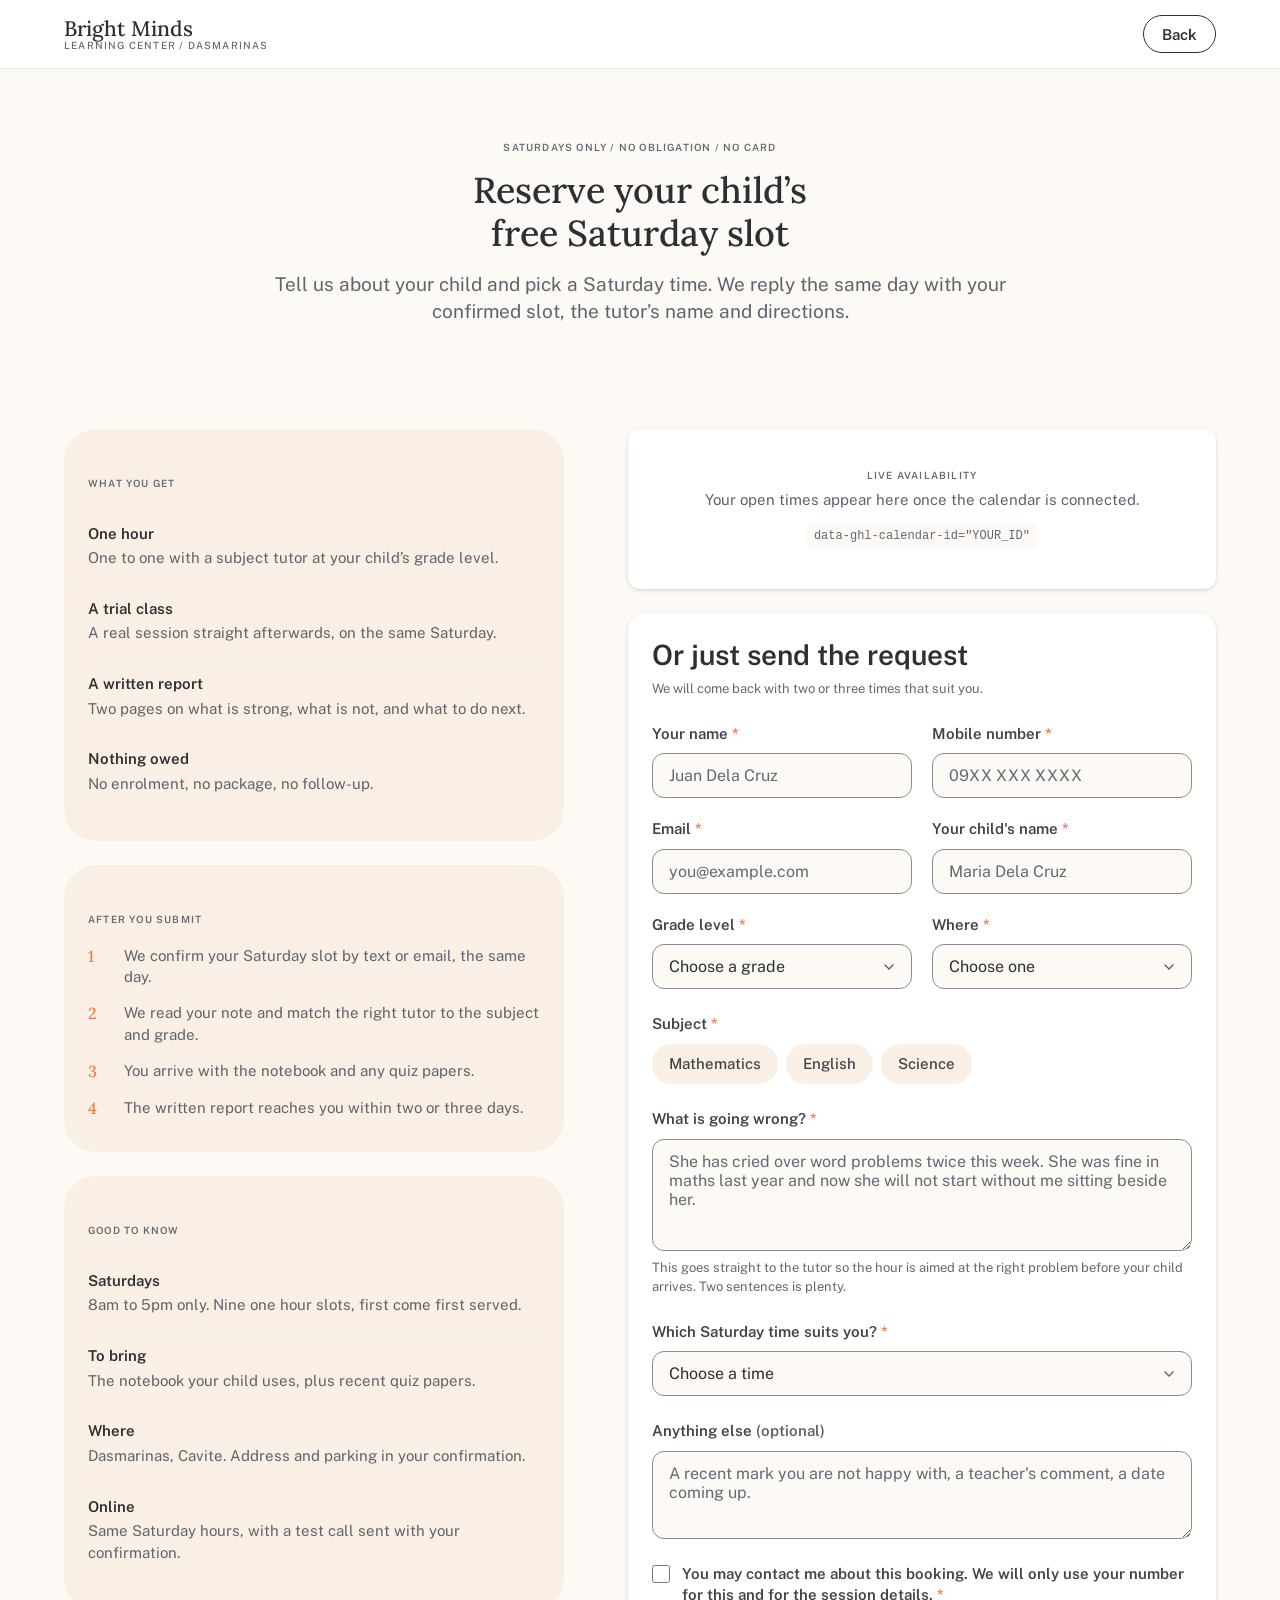
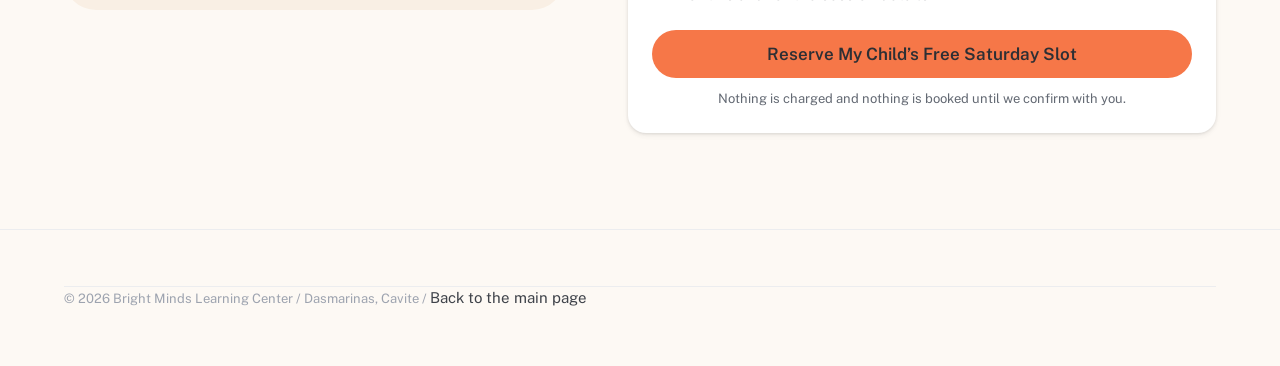
==== book.html @ c33dc564 "Add Bright Minds tutoring funnel Three-page funnel for Bright Minds Learning Center, Dasmarinas, Cav" ====
<!DOCTYPE html>
<html lang="en">
<head>
<meta charset="UTF-8">
<meta name="viewport" content="width=device-width, initial-scale=1.0">
<title>Reserve a Free Saturday Slot | Bright Minds Learning Center</title>
<meta name="description" content="Reserve your child's free one hour tutoring diagnostic and trial class at Bright Minds Learning Center, Dasmarinas, Cavite. Saturdays 8am to 5pm, Grades 1 to 8.">
<meta name="robots" content="noindex">
<link rel="preconnect" href="https://fonts.googleapis.com">
<link rel="preconnect" href="https://fonts.gstatic.com" crossorigin>
<link href="https://fonts.googleapis.com/css2?family=Lora:ital,wght@0,400..700;1,400..600&family=Public+Sans:wght@300;400;500;600;700&display=swap" rel="stylesheet">
<link rel="stylesheet" href="styles.css">
</head>
<body>

<a class="skip-link" href="#main">Skip to content</a>

<header class="nav">
  <div class="wrap nav-in">
    <a class="wordmark" href="index.html">
      Bright Minds
      <span class="wordmark-sub">Learning Center / Dasmarinas</span>
    </a>
    <div class="nav-right">
      <a class="btn btn-outline btn-sm" href="index.html">Back</a>
    </div>
  </div>
</header>

<main id="main">

<section class="page-head">
  <div class="wrap centre stack">
    <p class="label">Saturdays only / no obligation / no card</p>
    <h1 class="h-lg" style="max-width: 18ch; margin-inline: auto;">Reserve your child’s free Saturday slot</h1>
    <p class="body-lg dim measure" style="margin-inline: auto;">
      Tell us about your child and pick a Saturday time. We reply the same day with your confirmed
      slot, the tutor’s name and directions.
    </p>
  </div>
</section>

<section class="band-tight" style="padding-bottom: 96px;">
  <div class="wrap split">

    <!-- ============ ASIDE ============ -->
    <div class="split-aside stack-lg">

      <div class="feature-card">
        <p class="label" style="margin-bottom: 20px;">What you get</p>
        <div class="step-row">
          <span class="step-key">One hour</span>
          <span class="step-val">One to one with a subject tutor at your child’s grade level.</span>
        </div>
        <div class="step-row">
          <span class="step-key">A trial class</span>
          <span class="step-val">A real session straight afterwards, on the same Saturday.</span>
        </div>
        <div class="step-row">
          <span class="step-key">A written report</span>
          <span class="step-val">Two pages on what is strong, what is not, and what to do next.</span>
        </div>
        <div class="step-row">
          <span class="step-key">Nothing owed</span>
          <span class="step-val">No enrolment, no package, no follow-up.</span>
        </div>
      </div>

      <div class="feature-card">
        <p class="label" style="margin-bottom: 20px;">After you submit</p>
        <ol class="steps">
          <li><span>We confirm your Saturday slot by text or email, the same day.</span></li>
          <li><span>We read your note and match the right tutor to the subject and grade.</span></li>
          <li><span>You arrive with the notebook and any quiz papers.</span></li>
          <li><span>The written report reaches you within two or three days.</span></li>
        </ol>
      </div>

      <div class="feature-card">
        <p class="label" style="margin-bottom: 20px;">Good to know</p>
        <div class="step-row">
          <span class="step-key">Saturdays</span>
          <span class="step-val">8am to 5pm only. Nine one hour slots, first come first served.</span>
        </div>
        <div class="step-row">
          <span class="step-key">To bring</span>
          <span class="step-val">The notebook your child uses, plus recent quiz papers.</span>
        </div>
        <div class="step-row">
          <span class="step-key">Where</span>
          <span class="step-val">Dasmarinas, Cavite. Address and parking in your confirmation.</span>
        </div>
        <div class="step-row">
          <span class="step-key">Online</span>
          <span class="step-val">Same Saturday hours, with a test call sent with your confirmation.</span>
        </div>
      </div>

    </div>

    <!-- ============ FORM ============ -->
    <div class="stack-lg">

      <!--
        ==============================================================
        GHL CALENDAR EMBED SLOT

        Paste your GoHighLevel embedded calendar here. It renders the
        parent's real available times.

          <script src="https://widgets.gohighlevel.com/embed/calendarwidget.js"></script>
          <div class="ghl-calendar" data-ghl-calendar-id="YOUR_ID"></div>

        Keep the form below it either way. The form carries the grade
        level and the struggle note, which the calendar cannot, and
        the tutor needs both before the session.
        ==============================================================
      -->
      <div class="small-card centre" style="padding: 40px 24px;">
        <p class="label" style="margin-bottom: 8px;">Live availability</p>
        <p class="body-sm dim">Your open times appear here once the calendar is connected.</p>
        <code style="display:inline-block; margin-top:12px; padding:4px 8px; background: var(--canvas); border-radius:8px; font-size:12px; color: var(--dusk);">
          data-ghl-calendar-id="YOUR_ID"
        </code>
      </div>

      <div class="product-card product-card-pad stack-lg">
        <div>
          <h2 class="h" style="margin-bottom: 8px;">Or just send the request</h2>
          <p class="hint">We will come back with two or three times that suit you.</p>
        </div>

        <form id="booking-form" novalidate class="stack-lg">

          <div class="grid-2" style="gap: 20px;">
            <div class="field">
              <label for="parent-name">Your name <span class="req">*</span></label>
              <input class="input" type="text" id="parent-name" name="parent_name"
                     placeholder="Juan Dela Cruz" autocomplete="name" required>
              <span class="err">We need a name to put the booking under.</span>
            </div>

            <div class="field">
              <label for="contact">Mobile number <span class="req">*</span></label>
              <input class="input" type="tel" id="contact" name="contact"
                     placeholder="09XX XXX XXXX" autocomplete="tel" required>
              <span class="err">Use a mobile number we can text, like 09XX XXX XXXX.</span>
            </div>

            <div class="field">
              <label for="email">Email <span class="req">*</span></label>
              <input class="input" type="email" id="email" name="email"
                     placeholder="you@example.com" autocomplete="email" required>
              <span class="err">That email address does not look right.</span>
            </div>

            <div class="field">
              <label for="child-name">Your child's name <span class="req">*</span></label>
              <input class="input" type="text" id="child-name" name="child_name"
                     placeholder="Maria Dela Cruz" required>
              <span class="err">We need your child's name to match them to a tutor.</span>
            </div>

            <div class="field">
              <label for="grade">Grade level <span class="req">*</span></label>
              <select class="input" id="grade" name="grade" required>
                <option value="">Choose a grade</option>
                <option>Grade 1</option>
                <option>Grade 2</option>
                <option>Grade 3</option>
                <option>Grade 4</option>
                <option>Grade 5</option>
                <option>Grade 6</option>
                <option>Grade 7</option>
                <option>Grade 8</option>
              </select>
              <span class="err">We cover Grades 1 to 8. Pick the grade they are in now.</span>
            </div>

            <div class="field">
              <label for="format">Where <span class="req">*</span></label>
              <select class="input" id="format" name="format" required>
                <option value="">Choose one</option>
                <option>In person, Dasmarinas</option>
                <option>Online</option>
                <option>Not sure yet</option>
              </select>
              <span class="err">Let us know where you would like to meet.</span>
            </div>
          </div>

          <!-- Subjects as selectable pills, which is Slite's native shape -->
          <div class="field">
            <span class="field-label" id="subject-label">Subject <span class="req">*</span></span>
            <div class="chips chip-left" role="radiogroup" aria-labelledby="subject-label">
              <label class="chip chip-pick">
                <input type="radio" name="subject" value="Mathematics" required>
                <span>Mathematics</span>
              </label>
              <label class="chip chip-pick">
                <input type="radio" name="subject" value="English" required>
                <span>English</span>
              </label>
              <label class="chip chip-pick">
                <input type="radio" name="subject" value="Science" required>
                <span>Science</span>
              </label>
            </div>
            <span class="err">Choose one subject for the first session.</span>
          </div>

          <div class="field">
            <label for="struggle">What is going wrong? <span class="req">*</span></label>
            <textarea class="input" id="struggle" name="struggle" required
              placeholder="She has cried over word problems twice this week. She was fine in maths last year and now she will not start without me sitting beside her."></textarea>
            <span class="hint">
              This goes straight to the tutor so the hour is aimed at the right problem before
              your child arrives. Two sentences is plenty.
            </span>
            <span class="err">A sentence or two is plenty, just not empty.</span>
          </div>

          <div class="field">
            <label for="preferred">Which Saturday time suits you? <span class="req">*</span></label>
            <select class="input" id="preferred" name="preferred" required>
              <option value="">Choose a time</option>
              <option>8:00 AM</option>
              <option>9:00 AM</option>
              <option>10:00 AM</option>
              <option>11:00 AM</option>
              <option>12:00 PM</option>
              <option>1:00 PM</option>
              <option>2:00 PM</option>
              <option>3:00 PM</option>
              <option>4:00 PM</option>
              <option>Any time that Saturday</option>
            </select>
            <span class="err">Pick whichever Saturday works and we will confirm the exact slot.</span>
          </div>

          <div class="field">
            <label for="notes">Anything else <span class="dim">(optional)</span></label>
            <textarea class="input" id="notes" name="notes" style="min-height: 88px;"
              placeholder="A recent mark you are not happy with, a teacher's comment, a date coming up."></textarea>
          </div>

          <div class="field">
            <label class="check">
              <input type="checkbox" id="consent" name="consent" required>
              <span>
                You may contact me about this booking. We will only use your number for this and
                for the session details. <span class="req">*</span>
              </span>
            </label>
            <span class="err">We need this before we can save your request.</span>
          </div>

          <div class="form-alert" id="form-alert" role="alert"></div>

          <div>
            <button class="btn btn-ember btn-full btn-wrap" type="submit">Reserve My Child’s Free Saturday Slot</button>
            <p class="hint" style="text-align:center; margin-top: 12px;">
              Nothing is charged and nothing is booked until we confirm with you.
            </p>
          </div>
        </form>
      </div>

    </div>
  </div>
</section>

</main>

<footer class="foot">
  <div class="wrap">
    <p class="foot-base" style="margin-top: 0; padding-top: 0;">
      &copy; <span id="year">2026</span> Bright Minds Learning Center / Dasmarinas, Cavite /
      <a href="index.html">Back to the main page</a>
    </p>
  </div>
</footer>

<script>
document.getElementById('year').textContent = new Date().getFullYear();

(function () {
  var form = document.getElementById('booking-form');
  var alertBox = document.getElementById('form-alert');
  var PHONE_RE = /^(09\d{9}|\+639\d{9})$/;
  var EMAIL_RE = /^[^\s@]+@[^\s@]+\.[^\s@]{2,}$/;

  function clearErrors() {
    form.querySelectorAll('.invalid').forEach(function (el) {
      el.classList.remove('invalid');
    });
    form.querySelectorAll('.field').forEach(function (f) {
      f.classList.remove('has-error');
    });
    alertBox.classList.remove('show');
  }

  function markField(input, groupName) {
    if (groupName) {
      form.querySelectorAll('[name="' + groupName + '"]').forEach(function (g) {
        g.classList.add('invalid');
      });
      var group = form.querySelector('[name="' + groupName + '"]');
      if (group && group.closest('.field')) group.closest('.field').classList.add('has-error');
    } else {
      input.classList.add('invalid');
      if (input.closest('.field')) input.closest('.field').classList.add('has-error');
    }
  }

  var rules = [
    { el: form.parent_name, label: 'your name',
      ok: function (v) { return v.trim().length >= 2; } },
    { el: form.contact, label: 'a mobile number',
      ok: function (v) { return PHONE_RE.test(v.replace(/[\s()-]/g, '')); } },
    { el: form.email, label: 'an email address',
      ok: function (v) { return EMAIL_RE.test(v.trim()); } },
    { el: form.child_name, label: "your child's name",
      ok: function (v) { return v.trim().length >= 2; } },
    { el: form.grade, label: 'a grade level',
      ok: function (v) { return v !== ''; } },
    { el: form.struggle, label: 'a line about what is going wrong',
      ok: function (v) { return v.trim().length >= 10; } },
    { el: form.format, label: 'in person or online',
      ok: function (v) { return v !== ''; } },
    { el: form.preferred, label: 'a time that suits you',
      ok: function (v) { return v !== ''; } }
  ];

  form.addEventListener('submit', function (e) {
    e.preventDefault();
    clearErrors();

    var firstBad = null;
    var missing = [];

    rules.forEach(function (rule) {
      if (!rule.ok(rule.el.value)) {
        markField(rule.el);
        missing.push(rule.label);
        if (!firstBad) firstBad = rule.el;
      }
    });

    var subject = form.querySelector('input[name="subject"]:checked');
    if (!subject) {
      markField(null, 'subject');
      missing.push('a subject');
      if (!firstBad) firstBad = form.querySelector('input[name="subject"]');
    }

    if (!form.consent.checked) {
      markField(form.consent);
      missing.push('your agreement to be contacted');
      if (!firstBad) firstBad = form.consent;
    }

    if (firstBad) {
      // Errors state the cause and the fix, never an apology.
      alertBox.textContent = 'Still needed: ' + missing.join(', ') + '.';
      alertBox.classList.add('show');
      firstBad.focus();
      return;
    }

    // ----------------------------------------------------------------
    // TODO: send this somewhere real.
    //   a) GoHighLevel Forms API webhook  -> POST payload to your GHL endpoint
    //   b) Formspree or Netlify Forms    -> set action= and method on the form
    //   c) Your own API                  -> fetch() below
    // ----------------------------------------------------------------
    var payload = {
      parent_name: form.parent_name.value.trim(),
      contact: form.contact.value.trim(),
      email: form.email.value.trim(),
      child_name: form.child_name.value.trim(),
      grade: form.grade.value,
      subject: subject.value,
      struggle: form.struggle.value.trim(),
      format: form.format.value,
      preferred: form.preferred.value,
      notes: form.notes.value.trim(),
      submitted_at: new Date().toISOString()
    };

    try {
      sessionStorage.setItem('bm_booking', JSON.stringify(payload));
    } catch (err) {
      // Private browsing can refuse storage. The page still works.
    }

    window.location.href = 'thank-you.html';
  });

  // Clear a warning as soon as the parent starts fixing it
  form.addEventListener('input', function (e) {
    var el = e.target;
    if (!el.classList.contains('invalid')) return;

    var clear = false;
    if (el.type === 'checkbox' || el.name === 'subject') clear = el.checked;
    else if (el.name === 'contact') clear = PHONE_RE.test(el.value.replace(/[\s()-]/g, ''));
    else if (el.name === 'email') clear = EMAIL_RE.test(el.value.trim());
    else if (el.name === 'struggle') clear = el.value.trim().length >= 10;
    else clear = el.value.trim() !== '';

    if (clear) {
      el.classList.remove('invalid');
      if (el.closest('.field')) el.closest('.field').classList.remove('has-error');
      if (!form.querySelector('.invalid')) alertBox.classList.remove('show');
    }
  });

  form.addEventListener('change', function (e) {
    if (e.target.name === 'subject' && e.target.checked) {
      form.querySelectorAll('input[name="subject"]').forEach(function (r) {
        r.classList.remove('invalid');
      });
      var sf = form.querySelector('input[name="subject"]').closest('.field');
      if (sf) sf.classList.remove('has-error');
    }
    if (e.target === form.consent && e.target.checked) {
      e.target.classList.remove('invalid');
      if (e.target.closest('.field')) e.target.closest('.field').classList.remove('has-error');
    }
    if (!form.querySelector('.invalid')) alertBox.classList.remove('show');
  });
})();
</script>

</body>
</html>
---- styles.css ----
/* ============================================================
   BRIGHT MINDS LEARNING CENTER
   System reference: Refero Styles / Slite
   "Warm parchment notebook with terracotta pen"

   Every surface is cream paper. Every accent is a single ember
   stroke, held under 5% of any section so it keeps its meaning.

   Contrast notes, measured not assumed:
   - Ember #f67748 with WHITE text is 2.75:1 and FAILS WCAG AA.
     All ember fills therefore carry Shade Ink #2d2f34 at 4.87:1.
   - Ember as body text on parchment is 2.62:1, so ember is used
     for fills, borders and the scribble only, never for prose.
   ============================================================ */

/* ---------- 1. Tokens ---------- */

:root {
  /* Surfaces */
  --canvas: #fdf9f4;   /* parchment cream: page + primary card */
  --white: #ffffff;    /* star white: elevated product cards */
  --dust: #f9efe4;     /* dust sand: tag chips + secondary cards */

  /* Borders */
  --silver: #ecedef;   /* moon silver: hairlines */
  --mist: #d9dde6;     /* border mist: soft card edges */

  /* Ink */
  --ink: #2d2f34;      /* shade ink: headings */
  --charcoal: #3f434a; /* shade charcoal: body */
  --slate: #5e646e;    /* shade slate: tertiary */
  /* Shade dusk is darkened from #6a707c: the original fails WCAG AA at
     4.38:1 on the dust cards. #636973 measures 4.87:1 there. */
  --dusk: #636973;     /* shade dusk: small print, labels, unavailable cells */
  --fog: #9da3af;      /* shade fog: decorative fills, legend keys only */

  /* Input borders need 3:1 to be perceivable as a control boundary.
     #d9dde6 measured 1.3:1, effectively invisible. */
  --input-line: #868d99;

  /* The single accent */
  --ember: #f67748;
  --blue: #74a6f1;     /* neptune blue: secondary, one button per page */

  /* Type */
  --serif: 'Lora', Georgia, 'Times New Roman', serif;
  --sans: 'Public Sans', ui-sans-serif, system-ui, -apple-system, 'Segoe UI', sans-serif;

  /* Radius */
  --r-ghost: 8px;
  --r-product: 18px;
  --r-card: 32px;
  --r-pill: 999px;
  --r-tag: 9999px;

  /* Layout */
  --page: 1200px;
  --gap-section: 96px;
  --pad-card: 24px;

  /* The only elevation in the system: three layers, white product cards */
  --lift: 0 1px 3px rgba(0, 0, 0, 0.1), 0 2px 6px rgba(0, 0, 0, 0.05), 0 4px 12px rgba(0, 0, 0, 0.01);

  /* Motion: 130ms, restrained */
  --ease: cubic-bezier(0.4, 0, 0.2, 1);
  --fast: 130ms;
}

@media (max-width: 900px) {
  :root { --gap-section: 72px; }
}

@media (max-width: 640px) {
  :root { --gap-section: 56px; }
}

/* ---------- 2. Reset ---------- */

*, *::before, *::after { box-sizing: border-box; margin: 0; padding: 0; }

html {
  scroll-behavior: smooth;
  scroll-padding-top: 88px;
  -webkit-text-size-adjust: 100%;
}

body {
  font-family: var(--sans);
  font-size: 16px;
  line-height: 1.5;
  background: var(--canvas);
  color: var(--charcoal);
  -webkit-font-smoothing: antialiased;
  -moz-osx-font-smoothing: grayscale;
}

img { max-width: 100%; height: auto; display: block; }

a { color: var(--charcoal); text-decoration: none; }
a:hover { text-decoration: underline; text-decoration-color: var(--ember); }

:focus-visible {
  outline: 2px solid var(--ember);
  outline-offset: 3px;
  border-radius: var(--r-ghost);
}

.skip-link {
  position: absolute; left: -9999px; top: 0; z-index: 1000;
  background: var(--ember); color: var(--ink);
  padding: 12px 24px; font-weight: 600;
}
.skip-link:focus { left: 0; }

.sr-only {
  position: absolute; width: 1px; height: 1px; overflow: hidden;
  clip: rect(0 0 0 0); white-space: nowrap;
}

/* ---------- 3. Typography ---------- */

/* 40px and above is always the serif. That is the rule. */
.display {
  font-family: var(--serif);
  font-weight: 500;
  font-size: clamp(38px, 6.6vw, 64px);
  line-height: 1.2;
  color: var(--ink);
  text-wrap: balance;
}

.h-lg {
  font-family: var(--serif);
  font-weight: 500;
  font-size: clamp(30px, 4.2vw, 36px);
  line-height: 1.2;
  color: var(--ink);
  text-wrap: balance;
}

.h {
  font-family: var(--sans);
  font-weight: 600;
  font-size: 28px;
  line-height: 1.25;
  color: var(--ink);
}

.h-sm {
  font-family: var(--sans);
  font-weight: 600;
  font-size: 26px;
  line-height: 1.3;
  color: var(--ink);
}

.body-lg { font-size: 19px; line-height: 1.4; color: var(--charcoal); }
.body { font-size: 16px; line-height: 1.5; color: var(--charcoal); }
.body-sm { font-size: 15px; line-height: 1.5; color: var(--slate); }
.caption { font-size: 13px; line-height: 1.2; color: var(--dusk); }

.label {
  font-size: 10px;
  line-height: 1.2;
  font-weight: 600;
  letter-spacing: 0.12em;
  text-transform: uppercase;
  color: var(--dusk);
}

.measure { max-width: 62ch; }
.measure-sm { max-width: 52ch; }
.dim { color: var(--slate); }

/* ---------- 4. The scribble annotation ----------
   The system's signature. Two offset ellipses with asymmetric
   border-radius and opposing rotation, so it reads as a pen
   going round twice. Scales with the word, no SVG path needed. */

.circled {
  position: relative;
  display: inline-block;
  white-space: nowrap;
  padding-inline: 2px;
}

.circled::before,
.circled::after {
  content: '';
  position: absolute;
  pointer-events: none;
}

.circled::after {
  inset: -16% -6%;
  border: 2px solid var(--ember);
  border-radius: 49% 51% 48% 52% / 56% 45% 55% 44%;
  transform: rotate(-2.2deg);
}

.circled::before {
  inset: -21% -9%;
  border: 1.5px solid var(--ember);
  opacity: 0.38;
  border-radius: 52% 48% 51% 49% / 45% 57% 43% 55%;
  transform: rotate(1.9deg);
}

/* ---------- 5. Layout ---------- */

.wrap {
  width: 100%;
  max-width: var(--page);
  margin-inline: auto;
  padding-inline: 24px;
}

.band { padding-block: var(--gap-section); }
.band-tight { padding-block: calc(var(--gap-section) / 2); }

.stack > * + * { margin-top: 16px; }
.stack-lg > * + * { margin-top: 24px; }

.two-col {
  display: grid;
  gap: 48px;
  align-items: center;
}

@media (min-width: 900px) { .two-col { grid-template-columns: 1fr 1fr; gap: 72px; } }

.centre { text-align: center; }

/* ---------- 6. Navigation ---------- */

.nav {
  position: sticky;
  top: 0;
  z-index: 100;
  background: var(--white);
  border-bottom: 1px solid var(--silver);
}

.nav-in {
  display: flex;
  align-items: center;
  justify-content: space-between;
  gap: 24px;
  height: 68px;
}

.wordmark {
  font-family: var(--serif);
  font-weight: 500;
  font-size: 21px;
  line-height: 1.1;
  color: var(--ink);
  white-space: nowrap;
}
.wordmark:hover { text-decoration: none; }

.wordmark-sub {
  display: block;
  font-family: var(--sans);
  font-size: 10px;
  font-weight: 500;
  letter-spacing: 0.12em;
  text-transform: uppercase;
  color: var(--dusk);
}

.nav-links { display: none; gap: 28px; }
@media (min-width: 980px) { .nav-links { display: flex; } }

.nav-links a {
  font-size: 15px;
  color: var(--charcoal);
  transition: color var(--fast) var(--ease);
}
.nav-links a:hover { color: var(--ember); }

.nav-right { display: flex; align-items: center; gap: 12px; }

/* ---------- 7. Buttons ---------- */

.btn {
  display: inline-flex;
  align-items: center;
  justify-content: center;
  gap: 8px;
  padding: 12px 24px;
  min-height: 44px;
  font-family: var(--sans);
  font-size: 17px;
  font-weight: 600;
  line-height: 1;
  border-radius: var(--r-pill);
  border: 1.5px solid transparent;
  cursor: pointer;
  white-space: nowrap;
  transition: background var(--fast) var(--ease),
              color var(--fast) var(--ease),
              border-color var(--fast) var(--ease);
}

.btn:hover { text-decoration: none; }

/* Ember pill. Shade Ink text, not white: 4.87:1 passes AA. */
.btn-ember { background: var(--ember); color: var(--ink); }
.btn-ember:hover { background: #e86a3a; }

/* Dark pill for the highest-intent action in the nav */
.btn-dark { background: var(--ink); color: var(--white); }
.btn-dark:hover { background: #43464c; }

.btn-outline {
  background: transparent;
  border-color: var(--ink);
  color: var(--ink);
}
.btn-outline:hover { background: var(--ink); color: var(--white); }

.btn-sm { padding: 8px 18px; min-height: 38px; font-size: 15px; }
.btn-full { width: 100%; }
.btn-row { display: flex; flex-wrap: wrap; gap: 12px; align-items: center; justify-content: center; }

/* The full CTA label needs about 330px, which a 375px phone cannot give
   it. These buttons wrap to two centred lines instead of overflowing. */
.btn-wrap {
  white-space: normal;
  text-align: center;
  line-height: 1.3;
  max-width: 100%;
}

/* ---------- 8. Tag chips ---------- */

.chips { display: flex; flex-wrap: wrap; gap: 8px; justify-content: center; }

.chip {
  display: inline-flex;
  align-items: center;
  padding: 8px 16px;
  font-size: 15px;
  font-weight: 500;
  color: var(--charcoal);
  background: var(--dust);
  border-radius: var(--r-tag);
}

.chip-left { justify-content: flex-start; }

/* Selectable chip, used for subject choice on the booking form */
.chip-pick {
  cursor: pointer;
  border: 1.5px solid transparent;
  transition: border-color var(--fast) var(--ease), background var(--fast) var(--ease);
}

.chip-pick:hover { border-color: var(--mist); }

.chip-pick:has(input:checked) {
  background: var(--ember);
  color: var(--ink);
}

.chip-pick:has(.invalid) { border-color: var(--ember); background: #fdeae2; }

.chip-pick input {
  position: absolute;
  opacity: 0;
  width: 1px; height: 1px;
}

/* ---------- 9. Cards ---------- */

/* Cream feature card: the system's primary marketing unit */
.feature-card {
  background: var(--dust);
  border-radius: var(--r-card);
  padding: 48px 24px 32px;
}

/* Highlighted variant: a 2px ember stroke, used at most once or twice */
.feature-card.is-key {
  border-left: 2px solid var(--ember);
  background: var(--canvas);
}

/* White product card: the only place elevation exists */
.product-card {
  background: var(--white);
  border-radius: var(--r-product);
  box-shadow: var(--lift);
  overflow: hidden;
}

.product-card-pad { padding: 24px; }

/* Small card, 12px, for nested items */
.small-card {
  background: var(--white);
  border-radius: 12px;
  box-shadow: var(--lift);
  padding: 20px;
}

/* ---------- 10. Photo frames ---------- */

/* Product card frame: white, 12px, three-layer lift */
.photo-frame {
  background: var(--white);
  border-radius: 12px;
  box-shadow: var(--lift);
  overflow: hidden;
}

.photo {
  width: 100%;
  height: auto;
  display: block;
}

.photo-wide { aspect-ratio: 16 / 9; object-fit: cover; }

/* Square crop, biased right, to clear the signage out of frame */
.photo-square { aspect-ratio: 1 / 1; object-fit: cover; object-position: 82% 50%; }

/* The one ember testimonial card on the page */
.ember-card {
  background: var(--ember);
  color: var(--ink);
  border-radius: 16px;
  padding: 32px;
}

.ember-card p { color: var(--ink); }

/* ---------- 11. Grids ---------- */

.grid-2 { display: grid; gap: 24px; }
.grid-3 { display: grid; gap: 24px; }
.grid-4 { display: grid; gap: 24px; }

@media (min-width: 700px) {
  .grid-2 { grid-template-columns: 1fr 1fr; }
  .grid-3 { grid-template-columns: repeat(2, 1fr); }
  .grid-4 { grid-template-columns: repeat(2, 1fr); }
}

@media (min-width: 1000px) {
  .grid-3 { grid-template-columns: repeat(3, 1fr); }
  .grid-4 { grid-template-columns: repeat(4, 1fr); }
}

/* ---------- 12. Report ---------- */

.report { display: grid; }

.report-row {
  display: grid;
  gap: 2px 24px;
  padding-block: 14px;
  border-bottom: 1px solid var(--silver);
  align-items: baseline;
}

.report-row:last-of-type { border-bottom: none; }

@media (min-width: 560px) { .report-row { grid-template-columns: 1fr auto; } }

.report-key { font-size: 16px; font-weight: 600; color: var(--ink); }
.report-val { font-size: 15px; color: var(--slate); }
.report-val.gap { color: var(--ink); font-weight: 600; }

/* ---------- 13. Saturday slots ----------
   Replaces the old six-day table. Bookings are Saturday only, so the
   grid reads as a time picker and drops the horizontal scroll the
   table forced on phones. Status stays in ink and dusk; ember is
   reserved for the CTA. */

.slots {
  display: grid;
  grid-template-columns: repeat(2, 1fr);
  gap: 12px;
}

@media (min-width: 560px)  { .slots { grid-template-columns: repeat(3, 1fr); } }
@media (min-width: 1000px) { .slots { grid-template-columns: repeat(3, 1fr); gap: 16px; } }

/* The tile is dust-filled rather than canvas-filled. Against the white
   product card a canvas fill measured 1.05:1 and a silver border 1.17:1,
   so nine slots read as one blank area. Dust on white gives the shape a
   visible edge. This is a tonal step, not a 3:1 boundary: the Slite
   palette is cream on cream throughout, and the time and status are
   carried by text at 11.8:1 and 4.87:1, not by the border. */
.slot {
  background: var(--dust);
  border: 1px solid var(--mist);
  border-radius: 12px;
  padding: 14px 16px;
}

.slot-time {
  font-family: var(--serif);
  font-size: 19px;
  font-weight: 500;
  color: var(--ink);
  line-height: 1.2;
}

.slot-state {
  font-size: 13px;
  line-height: 1.2;
  margin-top: 4px;
}

.slot-state.open { color: var(--ink); font-weight: 600; }
.slot-state.wait { color: var(--charcoal); font-weight: 500; }
.slot-state.full { color: var(--dusk); }

/* Legend keys */
.key-dot {
  display: inline-block;
  width: 10px; height: 10px;
  border-radius: 2px;
  margin-right: 8px;
  vertical-align: middle;
}

/* ---------- 14. Questions ---------- */

.qs { border-top: 1px solid var(--silver); }
.q { border-bottom: 1px solid var(--silver); }

.q summary {
  cursor: pointer;
  list-style: none;
  display: flex;
  justify-content: space-between;
  align-items: center;
  gap: 24px;
  padding-block: 20px;
  font-family: var(--serif);
  font-size: 19px;
  font-weight: 500;
  color: var(--ink);
  transition: color var(--fast) var(--ease);
}

.q summary::-webkit-details-marker { display: none; }
.q summary:hover { color: var(--ember); }

.q summary::after {
  content: '+';
  font-family: var(--sans);
  font-size: 22px;
  font-weight: 400;
  color: var(--dusk);
  flex-shrink: 0;
}

.q[open] summary::after { content: '\2212'; }

.q-a { padding-bottom: 24px; max-width: 68ch; font-size: 16px; line-height: 1.5; color: var(--slate); }

/* ---------- 15. Forms ---------- */

.field { display: flex; flex-direction: column; gap: 8px; }

.field > label,
.field-label {
  font-size: 15px;
  font-weight: 600;
  color: var(--charcoal);
}

.req { color: var(--ember); }

.input {
  width: 100%;
  min-height: 44px;
  padding: 12px 16px;
  background: var(--canvas);
  color: var(--ink);
  border: 1px solid var(--input-line);
  border-radius: 12px;
  font-family: var(--sans);
  font-size: 16px;
  transition: border-color var(--fast) var(--ease);
}

/* Placeholder sits on dusk, not fog: #9da3af measured 2.42:1 on the
   canvas fill, which is below AA for text. */
.input::placeholder { color: var(--dusk); }
.input:focus { outline: none; border-color: var(--ink); }

.input.invalid { border-color: var(--ember); background: #fdf0ea; }

textarea.input { min-height: 112px; resize: vertical; }

select.input {
  cursor: pointer;
  appearance: none;
  padding-right: 40px;
  background-image: url("data:image/svg+xml,%3Csvg xmlns='http://www.w3.org/2000/svg' viewBox='0 0 24 24' fill='none' stroke='%235e646e' stroke-width='2' stroke-linecap='round'%3E%3Cpath d='M6 9l6 6 6-6'/%3E%3C/svg%3E");
  background-repeat: no-repeat;
  background-position: right 14px center;
  background-size: 16px;
}

select.input option { background: var(--white); color: var(--ink); }

.hint { font-size: 13px; line-height: 1.45; color: var(--dusk); }

.err {
  display: none;
  font-size: 13px;
  line-height: 1.45;
  color: #a83a1c;
}

.invalid ~ .err { display: block; }
.field.has-error .err { display: block; }

.check {
  display: flex;
  align-items: flex-start;
  gap: 12px;
  font-size: 15px;
  line-height: 1.45;
  color: var(--charcoal);
  cursor: pointer;
}

.check input {
  width: 18px; height: 18px; flex-shrink: 0; margin-top: 2px;
  accent-color: var(--ember); cursor: pointer;
}

.form-alert {
  display: none;
  padding: 14px 18px;
  background: #fdeae2;
  border-radius: 12px;
  font-size: 15px;
  color: #8f3218;
}

.form-alert.show { display: block; }

/* ---------- 16. Booking and confirmation ---------- */

.page-head {
  padding-top: 72px;
  padding-bottom: 56px;
}

.split { display: grid; gap: 48px; align-items: start; }

@media (min-width: 1000px) {
  .split { grid-template-columns: 0.85fr 1fr; gap: 64px; }
  .split-aside { position: sticky; top: 92px; }
}

.step-row {
  display: grid;
  gap: 2px 20px;
  padding-block: 14px;
  border-bottom: 1px solid var(--silver);
}

.step-row:last-child { border-bottom: none; }
.step-key { font-size: 15px; font-weight: 600; color: var(--ink); }
.step-val { font-size: 15px; line-height: 1.45; color: var(--slate); }

.steps { list-style: none; display: grid; gap: 14px; counter-reset: n; }

.steps li {
  counter-increment: n;
  display: grid;
  grid-template-columns: 24px 1fr;
  gap: 12px;
  align-items: start;
  font-size: 15px;
  line-height: 1.45;
  color: var(--slate);
}

.steps li::before {
  content: counter(n);
  font-family: var(--serif);
  font-weight: 500;
  font-size: 16px;
  color: var(--ember);
  line-height: 1.45;
}

/* ---------- 17. Receipt ---------- */

.receipt dl { display: grid; gap: 12px 24px; }

@media (min-width: 480px) { .receipt dl { grid-template-columns: 1fr auto; } }

.receipt dt {
  font-size: 10px;
  font-weight: 600;
  letter-spacing: 0.12em;
  text-transform: uppercase;
  color: var(--dusk);
  padding-top: 5px;
}

.receipt dd {
  font-family: var(--serif);
  font-size: 17px;
  font-weight: 500;
  color: var(--ink);
  text-align: right;
}

/* ---------- 18. Closing ---------- */

.closer .display { max-width: 18ch; margin-inline: auto; }
.closer .body-lg { max-width: 52ch; margin: 24px auto 32px; }

/* ---------- 19. Footer ---------- */

.foot {
  border-top: 1px solid var(--silver);
  padding-block: 56px;
}

.foot-grid { display: grid; gap: 32px; }

@media (min-width: 800px) { .foot-grid { grid-template-columns: 1.8fr 1fr 1fr; gap: 48px; } }

.foot h4 {
  font-size: 10px;
  font-weight: 600;
  letter-spacing: 0.12em;
  text-transform: uppercase;
  color: var(--dusk);
  margin-bottom: 12px;
}

.foot ul { list-style: none; display: grid; gap: 8px; }
.foot li, .foot a { font-size: 15px; color: var(--charcoal); }
.foot a:hover { color: var(--ember); }

.foot-base {
  margin-top: 48px;
  padding-top: 24px;
  border-top: 1px solid var(--silver);
  font-size: 13px;
  color: var(--fog);
}

/* ---------- 20. Motion ---------- */

.rise { opacity: 0; transform: translateY(12px); }
.rise.in { opacity: 1; transform: translateY(0); transition: opacity 500ms var(--ease), transform 500ms var(--ease); }

@media (prefers-reduced-motion: reduce) {
  html { scroll-behavior: auto; }

  *, *::before, *::after {
    animation-duration: 0.01ms !important;
    animation-iteration-count: 1 !important;
    transition-duration: 0.01ms !important;
  }

  .rise { opacity: 1; transform: none; }
}
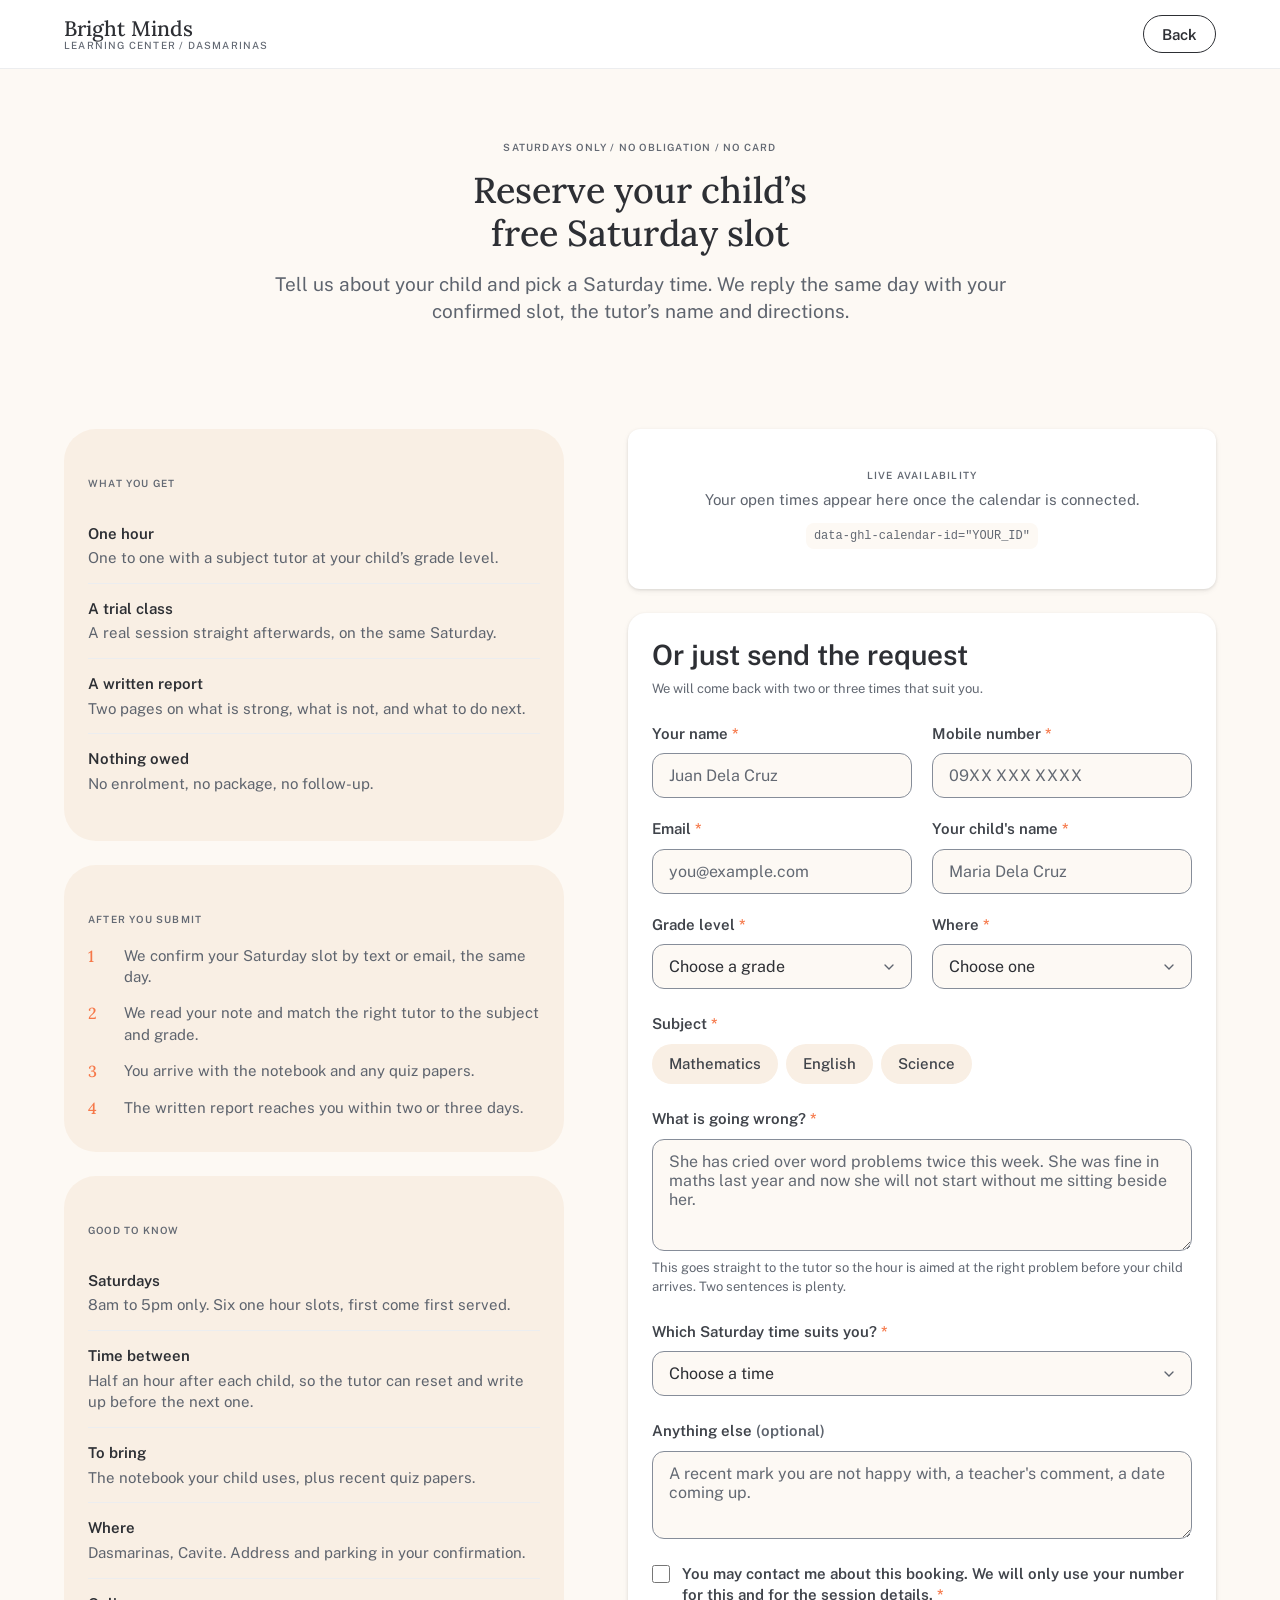
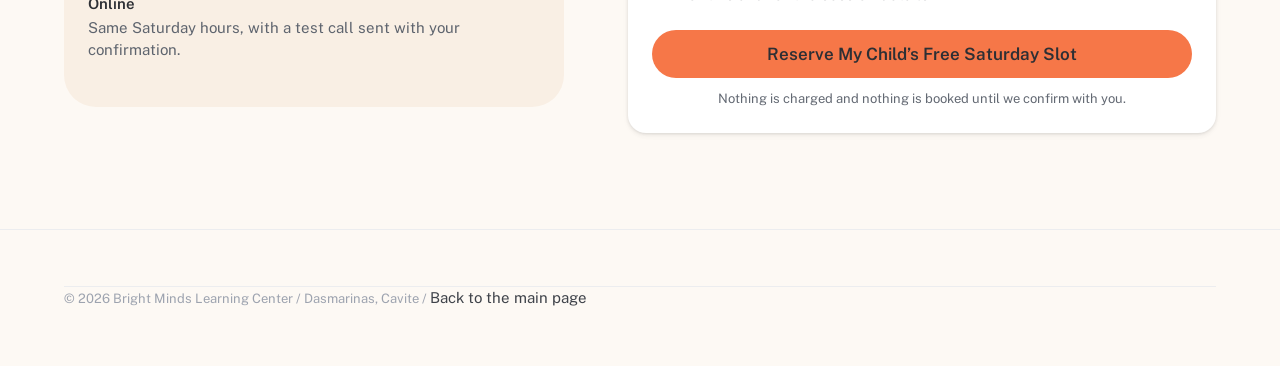
==== commit 25d58986: "Reduce Saturday availability to six slots with buffers Nine back-to-back diagnostics left no room to" ====
--- a/book.html
+++ b/book.html
@@ -80,7 +80,11 @@
         <p class="label" style="margin-bottom: 20px;">Good to know</p>
         <div class="step-row">
           <span class="step-key">Saturdays</span>
-          <span class="step-val">8am to 5pm only. Nine one hour slots, first come first served.</span>
+          <span class="step-val">8am to 5pm only. Six one hour slots, first come first served.</span>
+        </div>
+        <div class="step-row">
+          <span class="step-key">Time between</span>
+          <span class="step-val">Half an hour after each child, so the tutor can reset and write up before the next one.</span>
         </div>
         <div class="step-row">
           <span class="step-key">To bring</span>
@@ -225,13 +229,10 @@
             <select class="input" id="preferred" name="preferred" required>
               <option value="">Choose a time</option>
               <option>8:00 AM</option>
-              <option>9:00 AM</option>
-              <option>10:00 AM</option>
+              <option>9:30 AM</option>
               <option>11:00 AM</option>
-              <option>12:00 PM</option>
               <option>1:00 PM</option>
-              <option>2:00 PM</option>
-              <option>3:00 PM</option>
+              <option>2:30 PM</option>
               <option>4:00 PM</option>
               <option>Any time that Saturday</option>
             </select>
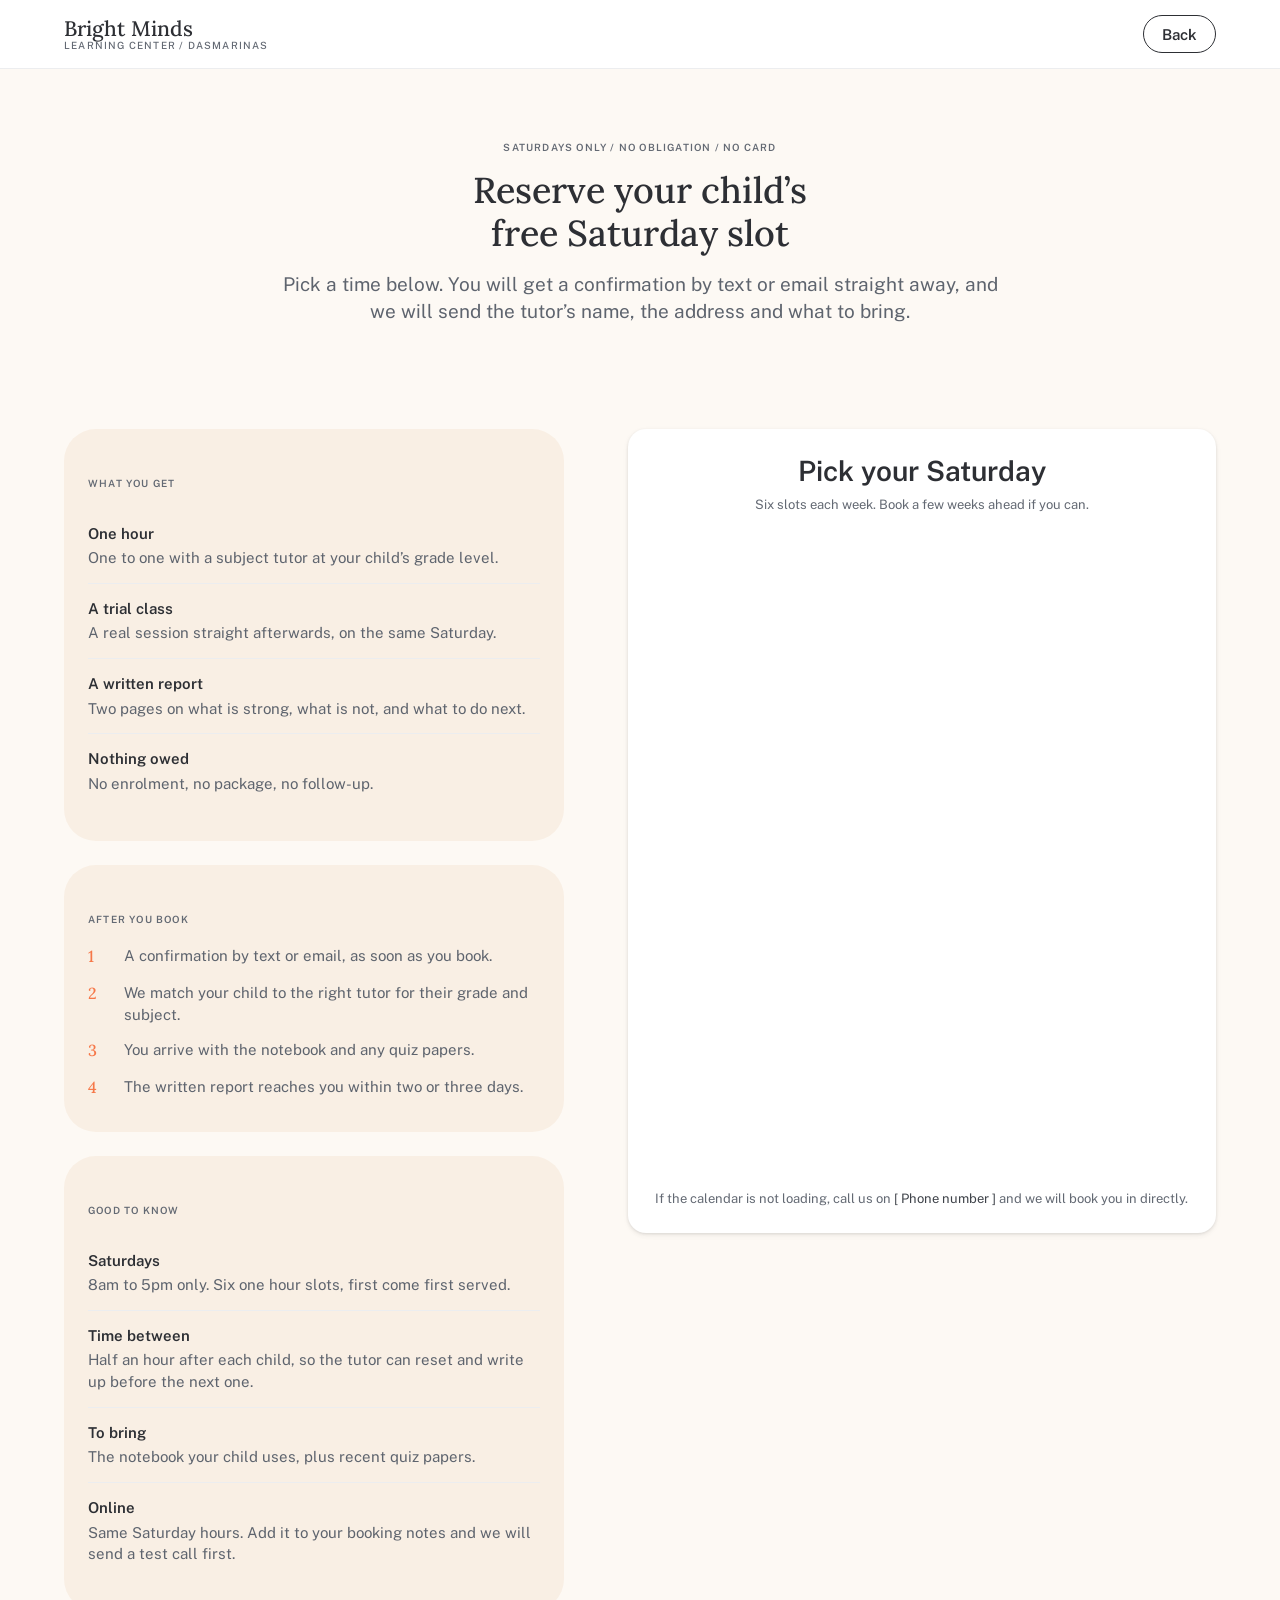
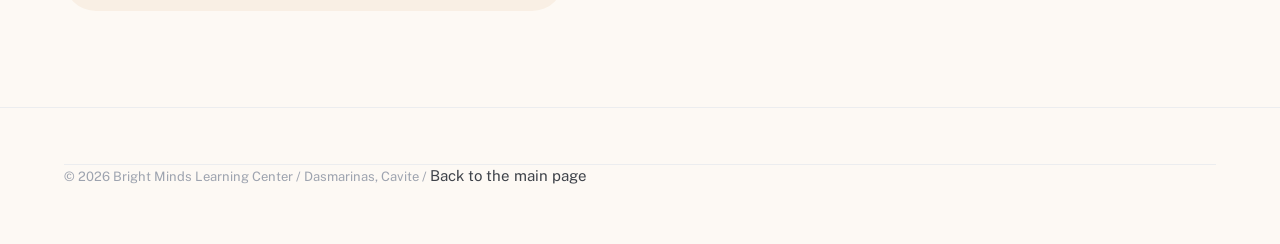
==== commit 0b076bd4: "Embed GoHighLevel calendar and drop the duplicate booking form The GoHighLevel booking widget alread" ====
--- a/book.html
+++ b/book.html
@@ -34,8 +34,8 @@
     <p class="label">Saturdays only / no obligation / no card</p>
     <h1 class="h-lg" style="max-width: 18ch; margin-inline: auto;">Reserve your child’s free Saturday slot</h1>
     <p class="body-lg dim measure" style="margin-inline: auto;">
-      Tell us about your child and pick a Saturday time. We reply the same day with your confirmed
-      slot, the tutor’s name and directions.
+      Pick a time below. You will get a confirmation by text or email straight away, and we will
+      send the tutor’s name, the address and what to bring.
     </p>
   </div>
 </section>
@@ -43,7 +43,7 @@
 <section class="band-tight" style="padding-bottom: 96px;">
   <div class="wrap split">
 
-    <!-- ============ ASIDE ============ -->
+    <!-- ============ REASSURANCE ============ -->
     <div class="split-aside stack-lg">
 
       <div class="feature-card">
@@ -67,10 +67,10 @@
       </div>
 
       <div class="feature-card">
-        <p class="label" style="margin-bottom: 20px;">After you submit</p>
+        <p class="label" style="margin-bottom: 20px;">After you book</p>
         <ol class="steps">
-          <li><span>We confirm your Saturday slot by text or email, the same day.</span></li>
-          <li><span>We read your note and match the right tutor to the subject and grade.</span></li>
+          <li><span>A confirmation by text or email, as soon as you book.</span></li>
+          <li><span>We match your child to the right tutor for their grade and subject.</span></li>
           <li><span>You arrive with the notebook and any quiz papers.</span></li>
           <li><span>The written report reaches you within two or three days.</span></li>
         </ol>
@@ -91,183 +91,46 @@
           <span class="step-val">The notebook your child uses, plus recent quiz papers.</span>
         </div>
         <div class="step-row">
-          <span class="step-key">Where</span>
-          <span class="step-val">Dasmarinas, Cavite. Address and parking in your confirmation.</span>
-        </div>
-        <div class="step-row">
           <span class="step-key">Online</span>
-          <span class="step-val">Same Saturday hours, with a test call sent with your confirmation.</span>
+          <span class="step-val">Same Saturday hours. Add it to your booking notes and we will send a test call first.</span>
         </div>
       </div>
 
     </div>
 
-    <!-- ============ FORM ============ -->
+    <!-- ============ LIVE CALENDAR ============ -->
     <div class="stack-lg">
-
-      <!--
-        ==============================================================
-        GHL CALENDAR EMBED SLOT
-
-        Paste your GoHighLevel embedded calendar here. It renders the
-        parent's real available times.
-
-          <script src="https://widgets.gohighlevel.com/embed/calendarwidget.js"></script>
-          <div class="ghl-calendar" data-ghl-calendar-id="YOUR_ID"></div>
-
-        Keep the form below it either way. The form carries the grade
-        level and the struggle note, which the calendar cannot, and
-        the tutor needs both before the session.
-        ==============================================================
-      -->
-      <div class="small-card centre" style="padding: 40px 24px;">
-        <p class="label" style="margin-bottom: 8px;">Live availability</p>
-        <p class="body-sm dim">Your open times appear here once the calendar is connected.</p>
-        <code style="display:inline-block; margin-top:12px; padding:4px 8px; background: var(--canvas); border-radius:8px; font-size:12px; color: var(--dusk);">
-          data-ghl-calendar-id="YOUR_ID"
-        </code>
-      </div>
-
-      <div class="product-card product-card-pad stack-lg">
-        <div>
-          <h2 class="h" style="margin-bottom: 8px;">Or just send the request</h2>
-          <p class="hint">We will come back with two or three times that suit you.</p>
+      <div class="product-card product-card-pad">
+        <div style="text-align:center; margin-bottom: 20px;">
+          <h2 class="h" style="margin-bottom: 8px;">Pick your Saturday</h2>
+          <p class="hint">Six slots each week. Book a few weeks ahead if you can.</p>
         </div>
 
-        <form id="booking-form" novalidate class="stack-lg">
+        <!--
+          GoHighLevel inline booking widget.
 
-          <div class="grid-2" style="gap: 20px;">
-            <div class="field">
-              <label for="parent-name">Your name <span class="req">*</span></label>
-              <input class="input" type="text" id="parent-name" name="parent_name"
-                     placeholder="Juan Dela Cruz" autocomplete="name" required>
-              <span class="err">We need a name to put the booking under.</span>
-            </div>
+          Height note: the widget loads iframeResizer, which sets the
+          iframe height by postMessage. Do not add a fixed height here,
+          it will fight the resizer. The .gcal class sets min-height only,
+          as a floor in case form_embed.js fails to load.
+        -->
+        <iframe
+          class="gcal"
+          src="https://api.leadconnectorhq.com/widget/booking/JddmUNBvHbgbW16JzktE"
+          title="Book your child’s free Saturday tutoring slot"
+          allow="payment"
+          scrolling="no"
+          id="JddmUNBvHbgbW16JzktE_1790902820268"
+          style="width:100%;border:none;overflow:hidden;"></iframe>
+        <script src="https://link.msgsndr.com/js/form_embed.js" type="text/javascript"></script>
 
-            <div class="field">
-              <label for="contact">Mobile number <span class="req">*</span></label>
-              <input class="input" type="tel" id="contact" name="contact"
-                     placeholder="09XX XXX XXXX" autocomplete="tel" required>
-              <span class="err">Use a mobile number we can text, like 09XX XXX XXXX.</span>
-            </div>
+        <p class="hint" style="text-align:center; margin-top: 16px;">
+          If the calendar is not loading, call us on
+          <a href="tel:0000000000">[ Phone number ]</a> and we will book you in directly.
+        </p>
+      </div>
+    </div>
 
-            <div class="field">
-              <label for="email">Email <span class="req">*</span></label>
-              <input class="input" type="email" id="email" name="email"
-                     placeholder="you@example.com" autocomplete="email" required>
-              <span class="err">That email address does not look right.</span>
-            </div>
-
-            <div class="field">
-              <label for="child-name">Your child's name <span class="req">*</span></label>
-              <input class="input" type="text" id="child-name" name="child_name"
-                     placeholder="Maria Dela Cruz" required>
-              <span class="err">We need your child's name to match them to a tutor.</span>
-            </div>
-
-            <div class="field">
-              <label for="grade">Grade level <span class="req">*</span></label>
-              <select class="input" id="grade" name="grade" required>
-                <option value="">Choose a grade</option>
-                <option>Grade 1</option>
-                <option>Grade 2</option>
-                <option>Grade 3</option>
-                <option>Grade 4</option>
-                <option>Grade 5</option>
-                <option>Grade 6</option>
-                <option>Grade 7</option>
-                <option>Grade 8</option>
-              </select>
-              <span class="err">We cover Grades 1 to 8. Pick the grade they are in now.</span>
-            </div>
-
-            <div class="field">
-              <label for="format">Where <span class="req">*</span></label>
-              <select class="input" id="format" name="format" required>
-                <option value="">Choose one</option>
-                <option>In person, Dasmarinas</option>
-                <option>Online</option>
-                <option>Not sure yet</option>
-              </select>
-              <span class="err">Let us know where you would like to meet.</span>
-            </div>
-          </div>
-
-          <!-- Subjects as selectable pills, which is Slite's native shape -->
-          <div class="field">
-            <span class="field-label" id="subject-label">Subject <span class="req">*</span></span>
-            <div class="chips chip-left" role="radiogroup" aria-labelledby="subject-label">
-              <label class="chip chip-pick">
-                <input type="radio" name="subject" value="Mathematics" required>
-                <span>Mathematics</span>
-              </label>
-              <label class="chip chip-pick">
-                <input type="radio" name="subject" value="English" required>
-                <span>English</span>
-              </label>
-              <label class="chip chip-pick">
-                <input type="radio" name="subject" value="Science" required>
-                <span>Science</span>
-              </label>
-            </div>
-            <span class="err">Choose one subject for the first session.</span>
-          </div>
-
-          <div class="field">
-            <label for="struggle">What is going wrong? <span class="req">*</span></label>
-            <textarea class="input" id="struggle" name="struggle" required
-              placeholder="She has cried over word problems twice this week. She was fine in maths last year and now she will not start without me sitting beside her."></textarea>
-            <span class="hint">
-              This goes straight to the tutor so the hour is aimed at the right problem before
-              your child arrives. Two sentences is plenty.
-            </span>
-            <span class="err">A sentence or two is plenty, just not empty.</span>
-          </div>
-
-          <div class="field">
-            <label for="preferred">Which Saturday time suits you? <span class="req">*</span></label>
-            <select class="input" id="preferred" name="preferred" required>
-              <option value="">Choose a time</option>
-              <option>8:00 AM</option>
-              <option>9:30 AM</option>
-              <option>11:00 AM</option>
-              <option>1:00 PM</option>
-              <option>2:30 PM</option>
-              <option>4:00 PM</option>
-              <option>Any time that Saturday</option>
-            </select>
-            <span class="err">Pick whichever Saturday works and we will confirm the exact slot.</span>
-          </div>
-
-          <div class="field">
-            <label for="notes">Anything else <span class="dim">(optional)</span></label>
-            <textarea class="input" id="notes" name="notes" style="min-height: 88px;"
-              placeholder="A recent mark you are not happy with, a teacher's comment, a date coming up."></textarea>
-          </div>
-
-          <div class="field">
-            <label class="check">
-              <input type="checkbox" id="consent" name="consent" required>
-              <span>
-                You may contact me about this booking. We will only use your number for this and
-                for the session details. <span class="req">*</span>
-              </span>
-            </label>
-            <span class="err">We need this before we can save your request.</span>
-          </div>
-
-          <div class="form-alert" id="form-alert" role="alert"></div>
-
-          <div>
-            <button class="btn btn-ember btn-full btn-wrap" type="submit">Reserve My Child’s Free Saturday Slot</button>
-            <p class="hint" style="text-align:center; margin-top: 12px;">
-              Nothing is charged and nothing is booked until we confirm with you.
-            </p>
-          </div>
-        </form>
-      </div>
-
-    </div>
   </div>
 </section>
 
@@ -284,154 +147,6 @@
 
 <script>
 document.getElementById('year').textContent = new Date().getFullYear();
-
-(function () {
-  var form = document.getElementById('booking-form');
-  var alertBox = document.getElementById('form-alert');
-  var PHONE_RE = /^(09\d{9}|\+639\d{9})$/;
-  var EMAIL_RE = /^[^\s@]+@[^\s@]+\.[^\s@]{2,}$/;
-
-  function clearErrors() {
-    form.querySelectorAll('.invalid').forEach(function (el) {
-      el.classList.remove('invalid');
-    });
-    form.querySelectorAll('.field').forEach(function (f) {
-      f.classList.remove('has-error');
-    });
-    alertBox.classList.remove('show');
-  }
-
-  function markField(input, groupName) {
-    if (groupName) {
-      form.querySelectorAll('[name="' + groupName + '"]').forEach(function (g) {
-        g.classList.add('invalid');
-      });
-      var group = form.querySelector('[name="' + groupName + '"]');
-      if (group && group.closest('.field')) group.closest('.field').classList.add('has-error');
-    } else {
-      input.classList.add('invalid');
-      if (input.closest('.field')) input.closest('.field').classList.add('has-error');
-    }
-  }
-
-  var rules = [
-    { el: form.parent_name, label: 'your name',
-      ok: function (v) { return v.trim().length >= 2; } },
-    { el: form.contact, label: 'a mobile number',
-      ok: function (v) { return PHONE_RE.test(v.replace(/[\s()-]/g, '')); } },
-    { el: form.email, label: 'an email address',
-      ok: function (v) { return EMAIL_RE.test(v.trim()); } },
-    { el: form.child_name, label: "your child's name",
-      ok: function (v) { return v.trim().length >= 2; } },
-    { el: form.grade, label: 'a grade level',
-      ok: function (v) { return v !== ''; } },
-    { el: form.struggle, label: 'a line about what is going wrong',
-      ok: function (v) { return v.trim().length >= 10; } },
-    { el: form.format, label: 'in person or online',
-      ok: function (v) { return v !== ''; } },
-    { el: form.preferred, label: 'a time that suits you',
-      ok: function (v) { return v !== ''; } }
-  ];
-
-  form.addEventListener('submit', function (e) {
-    e.preventDefault();
-    clearErrors();
-
-    var firstBad = null;
-    var missing = [];
-
-    rules.forEach(function (rule) {
-      if (!rule.ok(rule.el.value)) {
-        markField(rule.el);
-        missing.push(rule.label);
-        if (!firstBad) firstBad = rule.el;
-      }
-    });
-
-    var subject = form.querySelector('input[name="subject"]:checked');
-    if (!subject) {
-      markField(null, 'subject');
-      missing.push('a subject');
-      if (!firstBad) firstBad = form.querySelector('input[name="subject"]');
-    }
-
-    if (!form.consent.checked) {
-      markField(form.consent);
-      missing.push('your agreement to be contacted');
-      if (!firstBad) firstBad = form.consent;
-    }
-
-    if (firstBad) {
-      // Errors state the cause and the fix, never an apology.
-      alertBox.textContent = 'Still needed: ' + missing.join(', ') + '.';
-      alertBox.classList.add('show');
-      firstBad.focus();
-      return;
-    }
-
-    // ----------------------------------------------------------------
-    // TODO: send this somewhere real.
-    //   a) GoHighLevel Forms API webhook  -> POST payload to your GHL endpoint
-    //   b) Formspree or Netlify Forms    -> set action= and method on the form
-    //   c) Your own API                  -> fetch() below
-    // ----------------------------------------------------------------
-    var payload = {
-      parent_name: form.parent_name.value.trim(),
-      contact: form.contact.value.trim(),
-      email: form.email.value.trim(),
-      child_name: form.child_name.value.trim(),
-      grade: form.grade.value,
-      subject: subject.value,
-      struggle: form.struggle.value.trim(),
-      format: form.format.value,
-      preferred: form.preferred.value,
-      notes: form.notes.value.trim(),
-      submitted_at: new Date().toISOString()
-    };
-
-    try {
-      sessionStorage.setItem('bm_booking', JSON.stringify(payload));
-    } catch (err) {
-      // Private browsing can refuse storage. The page still works.
-    }
-
-    window.location.href = 'thank-you.html';
-  });
-
-  // Clear a warning as soon as the parent starts fixing it
-  form.addEventListener('input', function (e) {
-    var el = e.target;
-    if (!el.classList.contains('invalid')) return;
-
-    var clear = false;
-    if (el.type === 'checkbox' || el.name === 'subject') clear = el.checked;
-    else if (el.name === 'contact') clear = PHONE_RE.test(el.value.replace(/[\s()-]/g, ''));
-    else if (el.name === 'email') clear = EMAIL_RE.test(el.value.trim());
-    else if (el.name === 'struggle') clear = el.value.trim().length >= 10;
-    else clear = el.value.trim() !== '';
-
-    if (clear) {
-      el.classList.remove('invalid');
-      if (el.closest('.field')) el.closest('.field').classList.remove('has-error');
-      if (!form.querySelector('.invalid')) alertBox.classList.remove('show');
-    }
-  });
-
-  form.addEventListener('change', function (e) {
-    if (e.target.name === 'subject' && e.target.checked) {
-      form.querySelectorAll('input[name="subject"]').forEach(function (r) {
-        r.classList.remove('invalid');
-      });
-      var sf = form.querySelector('input[name="subject"]').closest('.field');
-      if (sf) sf.classList.remove('has-error');
-    }
-    if (e.target === form.consent && e.target.checked) {
-      e.target.classList.remove('invalid');
-      if (e.target.closest('.field')) e.target.closest('.field').classList.remove('has-error');
-    }
-    if (!form.querySelector('.invalid')) alertBox.classList.remove('show');
-  });
-})();
 </script>
 
 </body>
--- a/styles.css
+++ b/styles.css
@@ -34,9 +34,6 @@
   --dusk: #636973;     /* shade dusk: small print, labels, unavailable cells */
   --fog: #9da3af;      /* shade fog: decorative fills, legend keys only */
 
-  /* Input borders need 3:1 to be perceivable as a control boundary.
-     #d9dde6 measured 1.3:1, effectively invisible. */
-  --input-line: #868d99;
 
   /* The single accent */
   --ember: #f67748;
@@ -112,11 +109,6 @@
 }
 .skip-link:focus { left: 0; }
 
-.sr-only {
-  position: absolute; width: 1px; height: 1px; overflow: hidden;
-  clip: rect(0 0 0 0); white-space: nowrap;
-}
-
 /* ---------- 3. Typography ---------- */
 
 /* 40px and above is always the serif. That is the rule. */
@@ -168,8 +160,10 @@
   color: var(--dusk);
 }
 
+/* Small helper copy under a block */
+.hint { font-size: 13px; line-height: 1.45; color: var(--dusk); }
+
 .measure { max-width: 62ch; }
-.measure-sm { max-width: 52ch; }
 .dim { color: var(--slate); }
 
 /* ---------- 4. The scribble annotation ----------
@@ -321,7 +315,6 @@
 .btn-outline:hover { background: var(--ink); color: var(--white); }
 
 .btn-sm { padding: 8px 18px; min-height: 38px; font-size: 15px; }
-.btn-full { width: 100%; }
 .btn-row { display: flex; flex-wrap: wrap; gap: 12px; align-items: center; justify-content: center; }
 
 /* The full CTA label needs about 330px, which a 375px phone cannot give
@@ -350,27 +343,6 @@
 
 .chip-left { justify-content: flex-start; }
 
-/* Selectable chip, used for subject choice on the booking form */
-.chip-pick {
-  cursor: pointer;
-  border: 1.5px solid transparent;
-  transition: border-color var(--fast) var(--ease), background var(--fast) var(--ease);
-}
-
-.chip-pick:hover { border-color: var(--mist); }
-
-.chip-pick:has(input:checked) {
-  background: var(--ember);
-  color: var(--ink);
-}
-
-.chip-pick:has(.invalid) { border-color: var(--ember); background: #fdeae2; }
-
-.chip-pick input {
-  position: absolute;
-  opacity: 0;
-  width: 1px; height: 1px;
-}
 
 /* ---------- 9. Cards ---------- */
 
@@ -473,59 +445,18 @@
 .report-val { font-size: 15px; color: var(--slate); }
 .report-val.gap { color: var(--ink); font-weight: 600; }
 
-/* ---------- 13. Saturday slots ----------
-   Replaces the old six-day table. Bookings are Saturday only, so the
-   grid reads as a time picker and drops the horizontal scroll the
-   table forced on phones. Status stays in ink and dusk; ember is
-   reserved for the CTA. */
-
-.slots {
-  display: grid;
-  grid-template-columns: repeat(2, 1fr);
-  gap: 12px;
-}
-
-@media (min-width: 560px)  { .slots { grid-template-columns: repeat(3, 1fr); } }
-@media (min-width: 1000px) { .slots { grid-template-columns: repeat(3, 1fr); gap: 16px; } }
-
-/* The tile is dust-filled rather than canvas-filled. Against the white
-   product card a canvas fill measured 1.05:1 and a silver border 1.17:1,
-   so nine slots read as one blank area. Dust on white gives the shape a
-   visible edge. This is a tonal step, not a 3:1 boundary: the Slite
-   palette is cream on cream throughout, and the time and status are
-   carried by text at 11.8:1 and 4.87:1, not by the border. */
-.slot {
-  background: var(--dust);
-  border: 1px solid var(--mist);
-  border-radius: 12px;
-  padding: 14px 16px;
-}
-
-.slot-time {
-  font-family: var(--serif);
-  font-size: 19px;
-  font-weight: 500;
-  color: var(--ink);
-  line-height: 1.2;
-}
-
-.slot-state {
-  font-size: 13px;
-  line-height: 1.2;
-  margin-top: 4px;
-}
-
-.slot-state.open { color: var(--ink); font-weight: 600; }
-.slot-state.wait { color: var(--charcoal); font-weight: 500; }
-.slot-state.full { color: var(--dusk); }
-
-/* Legend keys */
-.key-dot {
-  display: inline-block;
-  width: 10px; height: 10px;
-  border-radius: 2px;
-  margin-right: 8px;
-  vertical-align: middle;
+/* ---------- 13. Live calendar embed ----------
+   The GoHighLevel widget loads iframeResizer, which sets the iframe
+   height by postMessage. Never give it a fixed height, that fights the
+   resizer. min-height is only a floor in case form_embed.js fails. */
+
+.gcal {
+  display: block;
+  min-height: 640px;
+}
+
+@media (max-width: 640px) {
+  .gcal { min-height: 760px; }
 }
 
 /* ---------- 14. Questions ---------- */
@@ -564,92 +495,7 @@
 
 .q-a { padding-bottom: 24px; max-width: 68ch; font-size: 16px; line-height: 1.5; color: var(--slate); }
 
-/* ---------- 15. Forms ---------- */
-
-.field { display: flex; flex-direction: column; gap: 8px; }
-
-.field > label,
-.field-label {
-  font-size: 15px;
-  font-weight: 600;
-  color: var(--charcoal);
-}
-
-.req { color: var(--ember); }
-
-.input {
-  width: 100%;
-  min-height: 44px;
-  padding: 12px 16px;
-  background: var(--canvas);
-  color: var(--ink);
-  border: 1px solid var(--input-line);
-  border-radius: 12px;
-  font-family: var(--sans);
-  font-size: 16px;
-  transition: border-color var(--fast) var(--ease);
-}
-
-/* Placeholder sits on dusk, not fog: #9da3af measured 2.42:1 on the
-   canvas fill, which is below AA for text. */
-.input::placeholder { color: var(--dusk); }
-.input:focus { outline: none; border-color: var(--ink); }
-
-.input.invalid { border-color: var(--ember); background: #fdf0ea; }
-
-textarea.input { min-height: 112px; resize: vertical; }
-
-select.input {
-  cursor: pointer;
-  appearance: none;
-  padding-right: 40px;
-  background-image: url("data:image/svg+xml,%3Csvg xmlns='http://www.w3.org/2000/svg' viewBox='0 0 24 24' fill='none' stroke='%235e646e' stroke-width='2' stroke-linecap='round'%3E%3Cpath d='M6 9l6 6 6-6'/%3E%3C/svg%3E");
-  background-repeat: no-repeat;
-  background-position: right 14px center;
-  background-size: 16px;
-}
-
-select.input option { background: var(--white); color: var(--ink); }
-
-.hint { font-size: 13px; line-height: 1.45; color: var(--dusk); }
-
-.err {
-  display: none;
-  font-size: 13px;
-  line-height: 1.45;
-  color: #a83a1c;
-}
-
-.invalid ~ .err { display: block; }
-.field.has-error .err { display: block; }
-
-.check {
-  display: flex;
-  align-items: flex-start;
-  gap: 12px;
-  font-size: 15px;
-  line-height: 1.45;
-  color: var(--charcoal);
-  cursor: pointer;
-}
-
-.check input {
-  width: 18px; height: 18px; flex-shrink: 0; margin-top: 2px;
-  accent-color: var(--ember); cursor: pointer;
-}
-
-.form-alert {
-  display: none;
-  padding: 14px 18px;
-  background: #fdeae2;
-  border-radius: 12px;
-  font-size: 15px;
-  color: #8f3218;
-}
-
-.form-alert.show { display: block; }
-
-/* ---------- 16. Booking and confirmation ---------- */
+/* ---------- 15. Booking and confirmation ---------- */
 
 .page-head {
   padding-top: 72px;
@@ -696,28 +542,6 @@
   line-height: 1.45;
 }
 
-/* ---------- 17. Receipt ---------- */
-
-.receipt dl { display: grid; gap: 12px 24px; }
-
-@media (min-width: 480px) { .receipt dl { grid-template-columns: 1fr auto; } }
-
-.receipt dt {
-  font-size: 10px;
-  font-weight: 600;
-  letter-spacing: 0.12em;
-  text-transform: uppercase;
-  color: var(--dusk);
-  padding-top: 5px;
-}
-
-.receipt dd {
-  font-family: var(--serif);
-  font-size: 17px;
-  font-weight: 500;
-  color: var(--ink);
-  text-align: right;
-}
 
 /* ---------- 18. Closing ---------- */
 
